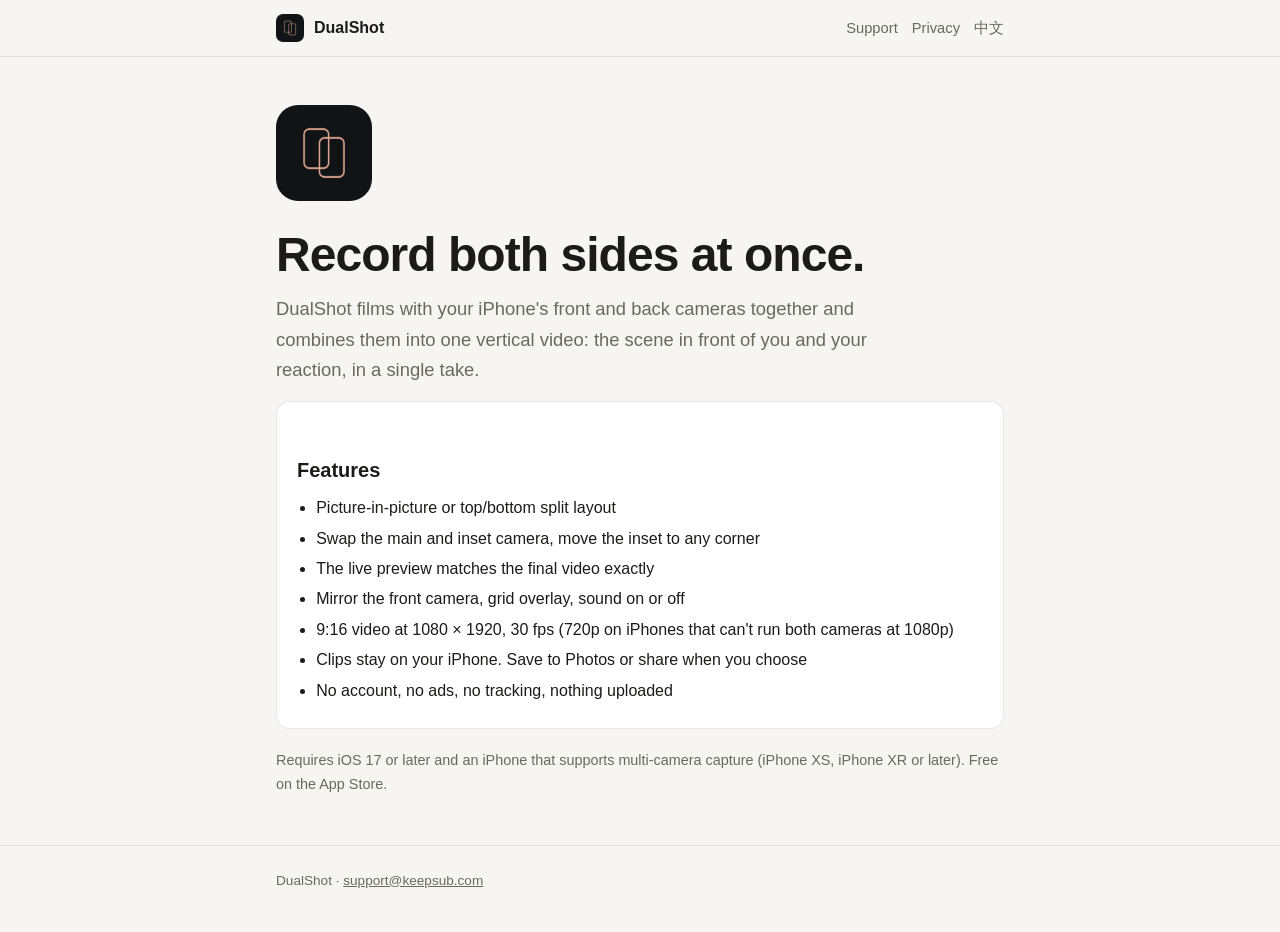
==== index.html @ d94d7d10 "Add DualShot marketing, support and privacy pages" ====
<!DOCTYPE html>
<html lang="en"><head><meta charset="UTF-8"><meta name="viewport" content="width=device-width, initial-scale=1">
<title>DualShot: Front & Back Cam</title><link rel="stylesheet" href="style.css"><link rel="icon" href="app-icon.png"></head><body>
<nav><div class="wrap"><a class="brand" href="index.html"><img src="app-icon.png" alt="">DualShot</a>
<div class="links"><a href="support.html">Support</a><a href="privacy.html">Privacy</a><a href="index_zh.html">中文</a></div></div></nav>
<main><div class="wrap"><div class="hero"><img src="app-icon.png" alt="DualShot app icon"><h1>Record both sides at once.</h1>
<p class="lead">DualShot films with your iPhone's front and back cameras together and combines them into one vertical video: the scene in front of you and your reaction, in a single take.</p></div>
<div class="card"><h2>Features</h2><ul>
<li>Picture-in-picture or top/bottom split layout</li><li>Swap the main and inset camera, move the inset to any corner</li>
<li>The live preview matches the final video exactly</li><li>Mirror the front camera, grid overlay, sound on or off</li>
<li>9:16 video at 1080 × 1920, 30 fps (720p on iPhones that can't run both cameras at 1080p)</li>
<li>Clips stay on your iPhone. Save to Photos or share when you choose</li>
<li>No account, no ads, no tracking, nothing uploaded</li></ul></div>
<p class="muted" style="margin-top:20px">Requires iOS 17 or later and an iPhone that supports multi-camera capture (iPhone XS, iPhone XR or later). Free on the App Store.</p></div></main>
<footer><div class="wrap">DualShot · <a href="mailto:support@keepsub.com">support@keepsub.com</a></div></footer></body></html>
---- style.css ----
:root{--bg:#f6f5f2;--card:#fff;--text:#1c1b1a;--muted:#6b6862;--line:rgba(0,0,0,.09);--accent:#b4532a}
@media (prefers-color-scheme:dark){:root{--bg:#121212;--card:#1c1c1c;--text:#f2f1ee;--muted:#a3a09a;--line:rgba(255,255,255,.1);--accent:#e07a4f}}
*{box-sizing:border-box;margin:0;padding:0}
body{font-family:-apple-system,BlinkMacSystemFont,"SF Pro Text","PingFang SC","PingFang TC","Segoe UI",Roboto,sans-serif;background:var(--bg);color:var(--text);line-height:1.65;-webkit-font-smoothing:antialiased}
a{color:var(--accent)}
.wrap{max-width:760px;margin:0 auto;padding:0 16px}
nav{border-bottom:1px solid var(--line)}
nav .wrap{display:flex;align-items:center;gap:16px;height:56px}
.brand{display:flex;align-items:center;gap:10px;font-weight:650;color:var(--text);text-decoration:none}
.brand img{width:28px;height:28px;border-radius:7px}
.links{margin-left:auto;display:flex;gap:14px;font-size:.92rem}
.links a{color:var(--muted);text-decoration:none}.links a:hover{color:var(--text)}
main{padding:48px 0}
h1{font-size:clamp(2rem,6vw,3rem);letter-spacing:-.02em;line-height:1.1;margin-bottom:12px}
h2{font-size:1.25rem;margin:32px 0 8px}
p,li{color:var(--text)}ul{padding-left:1.2em}li{margin:4px 0}
.lead{font-size:1.15rem;color:var(--muted);max-width:34em}
.card{background:var(--card);border:1px solid var(--line);border-radius:14px;padding:20px;margin-top:16px}
.hero img{width:96px;height:96px;border-radius:22px;margin-bottom:20px}
.muted{color:var(--muted);font-size:.9rem}
footer{border-top:1px solid var(--line);padding:24px 0 40px;color:var(--muted);font-size:.85rem}
footer a{color:var(--muted)}
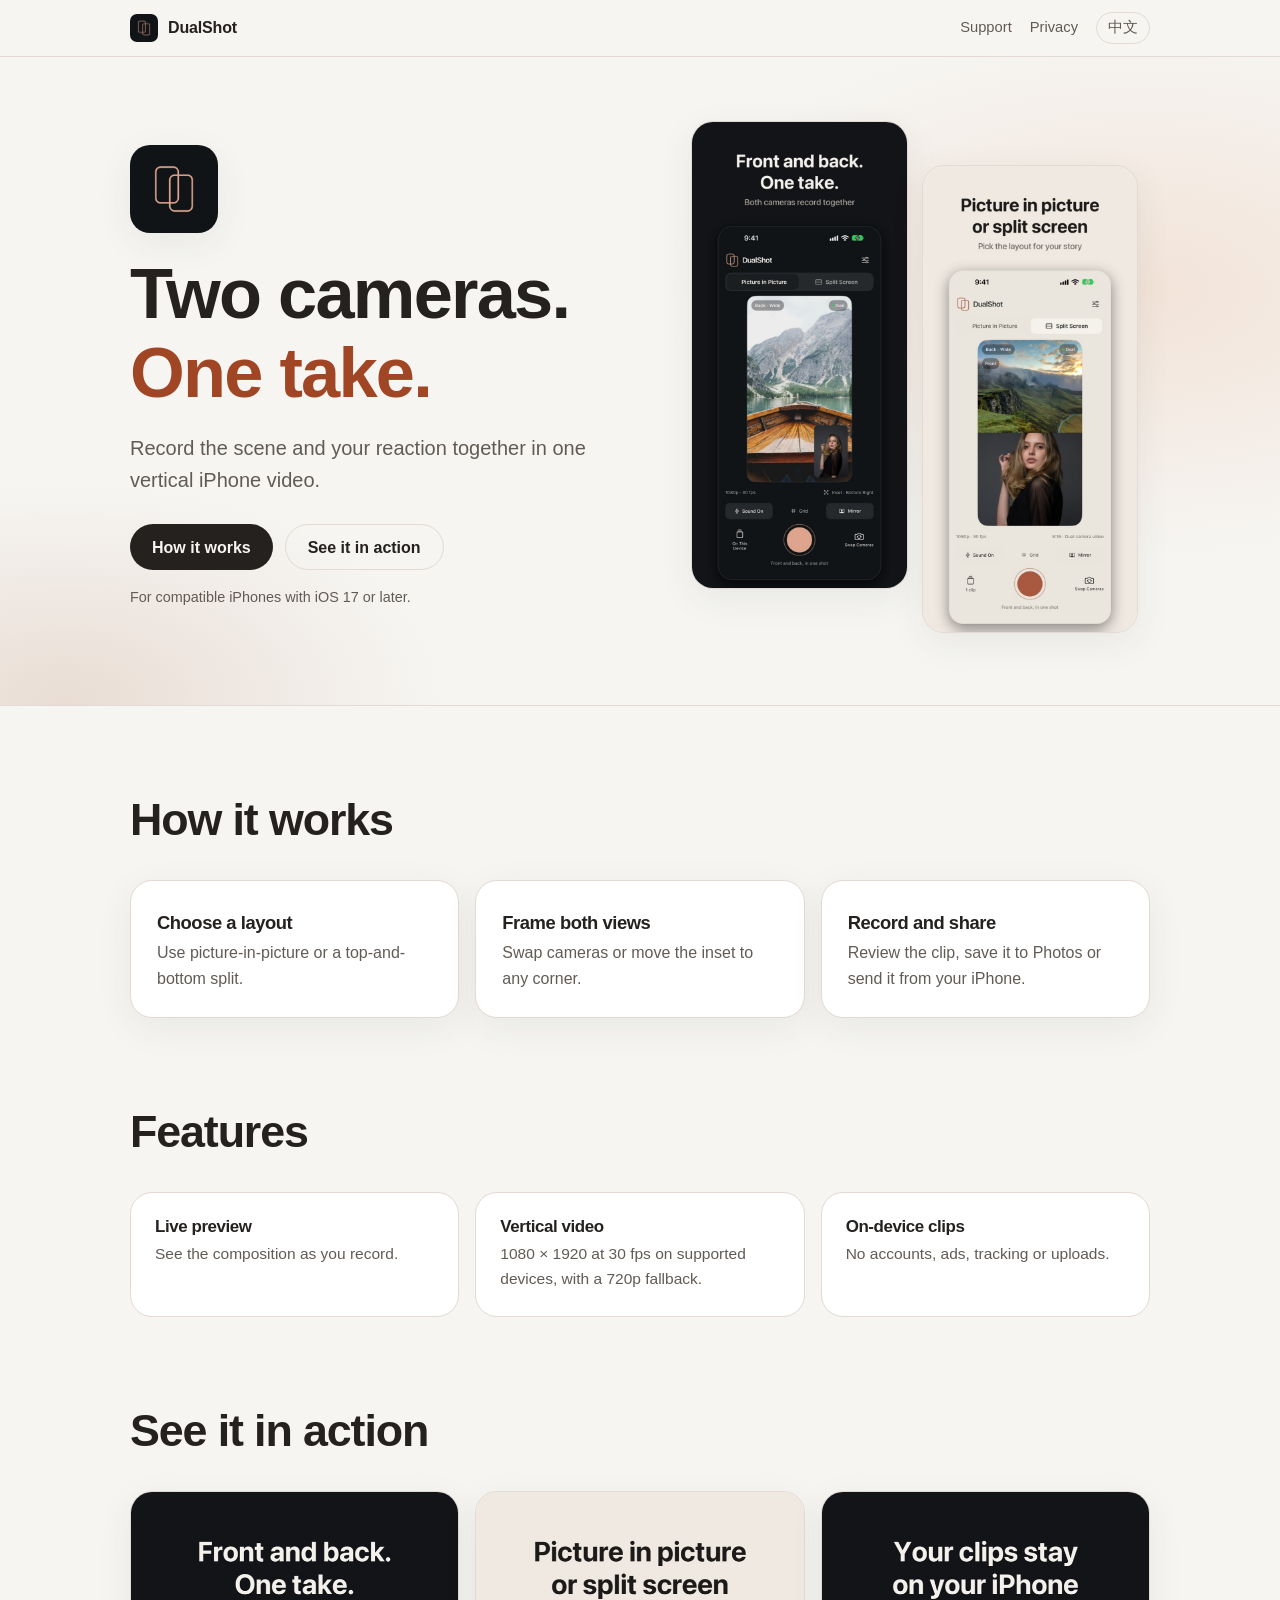
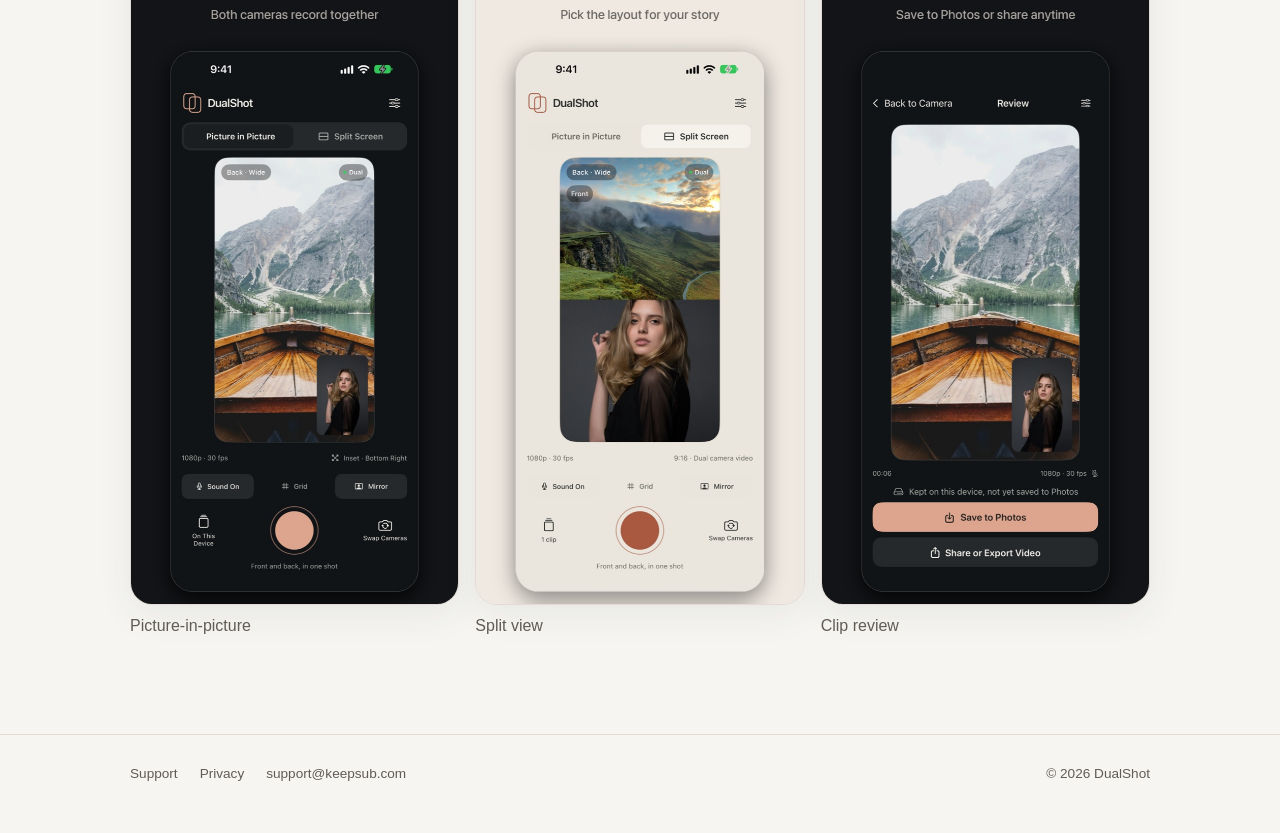
==== commit fdb0f599: "Rebuild product homepage using the headsup layout" ====
--- a/index.html
+++ b/index.html
@@ -1,15 +1,74 @@
-<!DOCTYPE html>
-<html lang="en"><head><meta charset="UTF-8"><meta name="viewport" content="width=device-width, initial-scale=1">
-<title>DualShot: Front & Back Cam</title><link rel="stylesheet" href="style.css"><link rel="icon" href="app-icon.png"></head><body>
-<nav><div class="wrap"><a class="brand" href="index.html"><img src="app-icon.png" alt="">DualShot</a>
-<div class="links"><a href="support.html">Support</a><a href="privacy.html">Privacy</a><a href="index_zh.html">中文</a></div></div></nav>
-<main><div class="wrap"><div class="hero"><img src="app-icon.png" alt="DualShot app icon"><h1>Record both sides at once.</h1>
-<p class="lead">DualShot films with your iPhone's front and back cameras together and combines them into one vertical video: the scene in front of you and your reaction, in a single take.</p></div>
-<div class="card"><h2>Features</h2><ul>
-<li>Picture-in-picture or top/bottom split layout</li><li>Swap the main and inset camera, move the inset to any corner</li>
-<li>The live preview matches the final video exactly</li><li>Mirror the front camera, grid overlay, sound on or off</li>
-<li>9:16 video at 1080 × 1920, 30 fps (720p on iPhones that can't run both cameras at 1080p)</li>
-<li>Clips stay on your iPhone. Save to Photos or share when you choose</li>
-<li>No account, no ads, no tracking, nothing uploaded</li></ul></div>
-<p class="muted" style="margin-top:20px">Requires iOS 17 or later and an iPhone that supports multi-camera capture (iPhone XS, iPhone XR or later). Free on the App Store.</p></div></main>
-<footer><div class="wrap">DualShot · <a href="mailto:support@keepsub.com">support@keepsub.com</a></div></footer></body></html>
+<!doctype html>
+<html lang="en">
+<head>
+  <meta charset="utf-8">
+  <meta name="viewport" content="width=device-width, initial-scale=1">
+  <title>DualShot · Two cameras. One take.</title>
+  <meta name="description" content="Record the scene and your reaction together in one vertical iPhone video.">
+  <meta property="og:title" content="DualShot · Two cameras. One take.">
+  <meta property="og:description" content="Record the scene and your reaction together in one vertical iPhone video.">
+  <meta property="og:image" content="https://zergcsda.github.io/dualshot-docs/app-icon.png">
+  <link rel="alternate" hreflang="en" href="https://zergcsda.github.io/dualshot-docs/index.html">
+  <link rel="alternate" hreflang="zh-Hans" href="https://zergcsda.github.io/dualshot-docs/index_zh.html">
+  <link rel="icon" href="app-icon.png">
+  <link rel="stylesheet" href="home.css">
+</head>
+<body>
+<nav class="top"><div class="wrap">
+  <a class="brand" href="index.html"><img src="app-icon.png" alt="">DualShot</a>
+  <div class="links">
+    <a href="support.html">Support</a>
+    <a href="privacy.html">Privacy</a>
+    <a class="lang" href="index_zh.html" lang="zh-Hans">中文</a>
+  </div>
+</div></nav>
+<main>
+<section class="hero"><div class="wrap">
+  <div>
+    <img class="icon" src="app-icon.png" alt="" width="88" height="88">
+    <h1>Two cameras.<br><span class="accent">One take.</span></h1>
+    <p class="lead">Record the scene and your reaction together in one vertical iPhone video.</p>
+    <div class="actions"><a class="btn primary" href="#how">How it works</a><a class="btn ghost" href="#gallery">See it in action</a></div>
+    <p class="avail">For compatible iPhones with iOS 17 or later.</p>
+  </div>
+  <div class="shots">
+    <img src="media/screen-1.jpg" alt="Picture-in-picture" decoding="async">
+    <img src="media/screen-2.jpg" alt="Split view" decoding="async">
+  </div>
+</div></section>
+<div class="wrap">
+<section class="block" id="how">
+  <h2>How it works</h2>
+  <div class="steps">
+    <article class="step"><h3>Choose a layout</h3><p>Use picture-in-picture or a top-and-bottom split.</p></article>
+    <article class="step"><h3>Frame both views</h3><p>Swap cameras or move the inset to any corner.</p></article>
+    <article class="step"><h3>Record and share</h3><p>Review the clip, save it to Photos or send it from your iPhone.</p></article>
+  </div>
+</section>
+<section class="block">
+  <h2>Features</h2>
+  <div class="grid">
+    <article class="feat"><h3>Live preview</h3><p>See the composition as you record.</p></article>
+    <article class="feat"><h3>Vertical video</h3><p>1080 × 1920 at 30 fps on supported devices, with a 720p fallback.</p></article>
+    <article class="feat"><h3>On-device clips</h3><p>No accounts, ads, tracking or uploads.</p></article>
+  </div>
+</section>
+<section class="block" id="gallery">
+  <h2>See it in action</h2>
+  <div class="gallery">
+    <figure><img src="media/screen-1.jpg" alt="" loading="lazy" decoding="async"><figcaption>Picture-in-picture</figcaption></figure>
+    <figure><img src="media/screen-2.jpg" alt="" loading="lazy" decoding="async"><figcaption>Split view</figcaption></figure>
+    <figure><img src="media/screen-3.jpg" alt="" loading="lazy" decoding="async"><figcaption>Clip review</figcaption></figure>
+  </div>
+</section>
+
+</div>
+</main>
+<footer><div class="wrap">
+  <a href="support.html">Support</a>
+  <a href="privacy.html">Privacy</a>
+  <a href="mailto:support@keepsub.com">support@keepsub.com</a>
+  <span class="sp">© 2026 DualShot</span>
+</div></footer>
+</body>
+</html>
--- a/home.css
+++ b/home.css
@@ -0,0 +1,79 @@
+:root{--bg:#f8f7f3;--bg2:#f1efe8;--card:#fffefb;--text:#273830;--muted:#76796d;--line:#e5e1d7;
+--accent:#bb6547;--sage:#e7ebdf;--sand:#efe5d6;--nav:rgba(248,247,243,.8);--shadow:0 10px 36px rgba(39,56,48,.07);color-scheme:light dark}
+@media (prefers-color-scheme:dark){:root{--bg:#18201c;--bg2:#1e2722;--card:#212b26;--text:#eeece4;--muted:#a3a698;
+--line:#323d37;--accent:#de8a6b;--sage:#26312b;--sand:#2c2a24;--nav:rgba(24,32,28,.78);--shadow:0 10px 36px rgba(0,0,0,.35)}}
+*{box-sizing:border-box;margin:0;padding:0}
+html{scroll-behavior:smooth;-webkit-text-size-adjust:100%}
+body{font-family:-apple-system,BlinkMacSystemFont,"SF Pro Text","SF Pro Display","PingFang SC","PingFang TC","Hiragino Sans GB","Segoe UI",Roboto,sans-serif;
+background:var(--bg);color:var(--text);line-height:1.6;-webkit-font-smoothing:antialiased}
+a{color:var(--accent)}
+img{max-width:100%}
+.wrap{max-width:1060px;margin:0 auto;padding:0 20px}
+.narrow{max-width:760px}
+nav.top{position:sticky;top:0;z-index:10;background:var(--nav);backdrop-filter:saturate(160%) blur(18px);
+-webkit-backdrop-filter:saturate(160%) blur(18px);border-bottom:1px solid var(--line)}
+nav.top .wrap{display:flex;align-items:center;gap:20px;height:56px}
+.brand{display:flex;align-items:center;gap:10px;font-weight:650;color:var(--text);text-decoration:none;letter-spacing:-.01em;white-space:nowrap}
+.brand img{width:28px;height:28px;border-radius:7px}
+.links{margin-left:auto;display:flex;gap:18px;align-items:center;font-size:.92rem}
+.links a{color:var(--muted);text-decoration:none}
+.links a:hover,.links a.on{color:var(--text)}
+.lang{border:1px solid var(--line);border-radius:999px;padding:3px 11px}
+@media (max-width:640px){.links .hide-s{display:none}.links{gap:12px}}
+h1,h2,h3{letter-spacing:-.025em;line-height:1.12}
+.accent{color:var(--accent)}
+.btn{display:inline-flex;align-items:center;gap:8px;min-height:46px;padding:0 22px;border-radius:999px;
+text-decoration:none;border:0;cursor:pointer;font:inherit;font-weight:600}
+.btn.primary{background:var(--text);color:var(--bg)}
+.btn.ghost{background:transparent;color:var(--text);border:1px solid var(--line)}
+.actions{display:flex;flex-wrap:wrap;gap:12px}
+footer{border-top:1px solid var(--line);margin-top:96px;padding:28px 0 48px;color:var(--muted);font-size:.85rem}
+footer .wrap{display:flex;flex-wrap:wrap;gap:10px 22px;align-items:center}
+footer a{color:var(--muted);text-decoration:none}footer a:hover{color:var(--text)}
+footer .sp{margin-left:auto}
+/* hero */
+.hero{position:relative;overflow:hidden;border-bottom:1px solid var(--line)}
+.hero:before{content:"";position:absolute;inset:-20%;pointer-events:none;background:
+radial-gradient(38% 42% at 78% 40%,var(--sage),transparent 70%),
+radial-gradient(30% 34% at 18% 85%,var(--sand),transparent 70%)}
+.hero .wrap{position:relative;display:grid;grid-template-columns:1.1fr 1fr;gap:32px;align-items:center;padding-top:64px;padding-bottom:72px}
+.hero .icon{width:88px;height:88px;border-radius:20px;box-shadow:var(--shadow);margin-bottom:22px;display:block}
+.hero .kicker{color:var(--accent);font-weight:600;font-size:.82rem;letter-spacing:.14em;text-transform:uppercase;margin-bottom:12px}
+.hero h1{font-size:clamp(2.5rem,6.2vw,4.4rem);font-weight:800}
+.hero p.lead{font-size:clamp(1.05rem,2vw,1.25rem);color:var(--muted);margin:20px 0 28px;max-width:30em}
+.hero .avail{color:var(--muted);font-size:.9rem;margin-top:16px}
+.shots{display:flex;justify-content:center;gap:14px}
+.shots img{width:46%;max-width:240px;height:auto;border-radius:22px;border:1px solid var(--line);box-shadow:var(--shadow);background:var(--card)}
+.shots img:nth-child(2){margin-top:44px}
+@media (max-width:820px){.hero .wrap{grid-template-columns:1fr;padding-top:40px}}
+/* sections */
+section.block{padding:88px 0 0}
+.eyebrow{color:var(--accent);font-weight:600;font-size:.95rem;margin-bottom:10px}
+section.block h2{font-size:clamp(1.9rem,4.4vw,2.8rem);font-weight:750;max-width:18em}
+section.block p.sub{color:var(--muted);font-size:1.1rem;margin-top:14px;max-width:38em}
+.steps{display:grid;grid-template-columns:repeat(3,1fr);gap:16px;margin-top:36px}
+.step{background:var(--card);border:1px solid var(--line);border-radius:22px;padding:26px;box-shadow:var(--shadow)}
+.step b{display:block;font-size:2.2rem;font-weight:800;letter-spacing:-.04em;color:var(--accent)}
+.step h3{font-size:1.15rem;margin:6px 0}.step p{color:var(--muted)}
+.grid{display:grid;grid-template-columns:repeat(3,1fr);gap:16px;margin-top:36px}
+.feat{background:var(--card);border:1px solid var(--line);border-radius:22px;padding:24px}
+.feat .ic{color:var(--accent);margin-bottom:12px;width:28px;height:28px}
+.feat h3{font-size:1.06rem;margin-bottom:6px}.feat p{color:var(--muted);font-size:.97rem}
+.decks{display:flex;flex-wrap:wrap;gap:10px;margin-top:28px;list-style:none}
+.decks li{background:var(--sage);color:var(--text);border-radius:999px;padding:7px 16px;font-weight:550;font-size:.95rem}
+.gallery{display:grid;grid-template-columns:repeat(3,1fr);gap:16px;margin-top:36px}
+.gallery img{width:100%;height:auto;border-radius:22px;border:1px solid var(--line);box-shadow:var(--shadow)}
+@media (max-width:820px){.steps,.grid{grid-template-columns:1fr}.gallery{grid-template-columns:1fr 1fr}}
+.cta{margin-top:40px;border-radius:28px;padding:40px;background:var(--sage);border:1px solid var(--line)}
+.cta h3{font-size:clamp(1.5rem,3.2vw,2.1rem)}.cta p{color:var(--muted);margin:8px 0 22px}
+@media (max-width:640px){.cta{padding:28px}}
+
+:root { --bg:#f6f5f2;--card:#fff;--text:#24211f;--muted:#625b55;--line:#e2dad3;--accent:#a04625;--sage:#f2e3d8;--sand:#e9ddd4;--nav:rgba(246,245,242,.92); color-scheme: light; }
+.shots { align-items: flex-start; }
+.shots img { aspect-ratio: auto; }
+.gallery { align-items: start; }
+.gallery img { display: block; }
+.gallery figure { min-width: 0; margin: 0; }
+.gallery figcaption { color: var(--muted); margin-top: 8px; }
+.media video { width: 100%; border-radius: 20px; border: 1px solid var(--line); display: block; }
+@media (max-width: 480px) { section.block { padding-top: 58px; } nav.top .wrap { gap: 8px; padding-inline: 12px; } .links { gap: 8px; } .lang { padding-inline: 7px; } }
